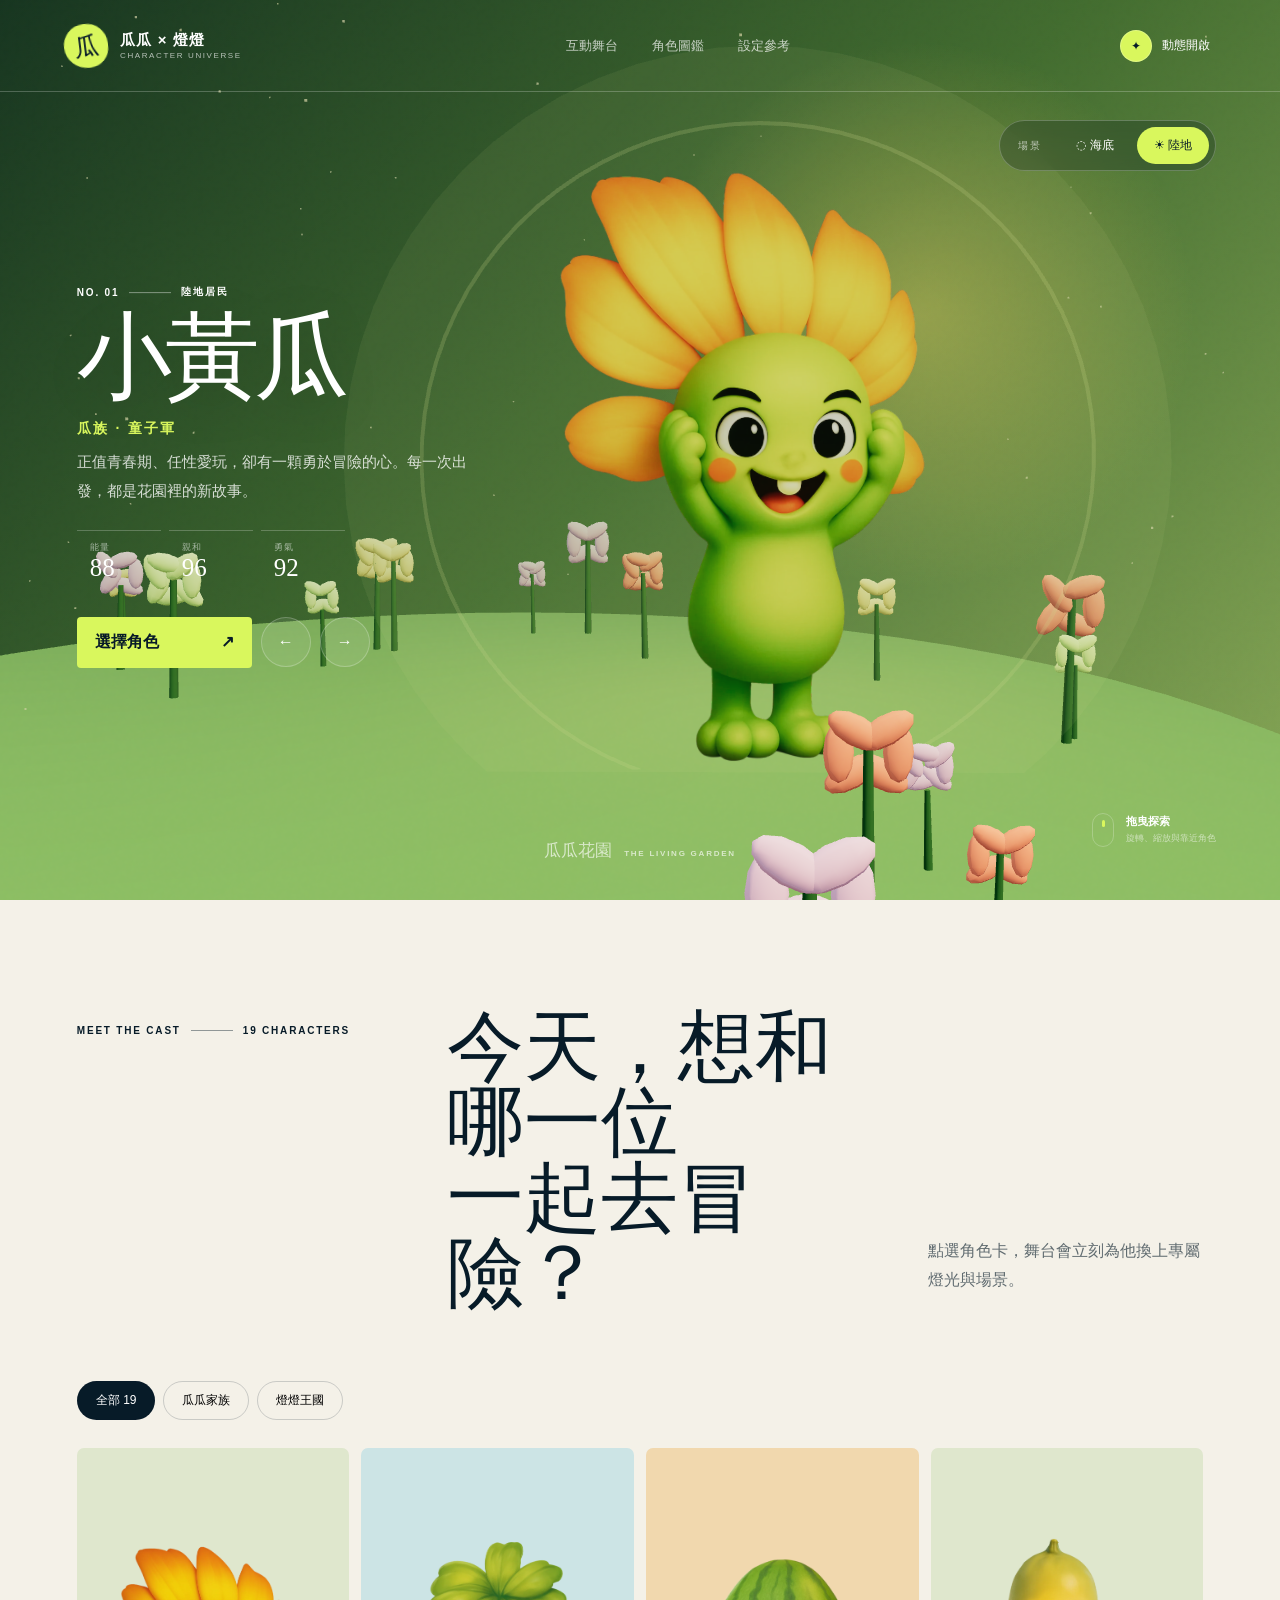
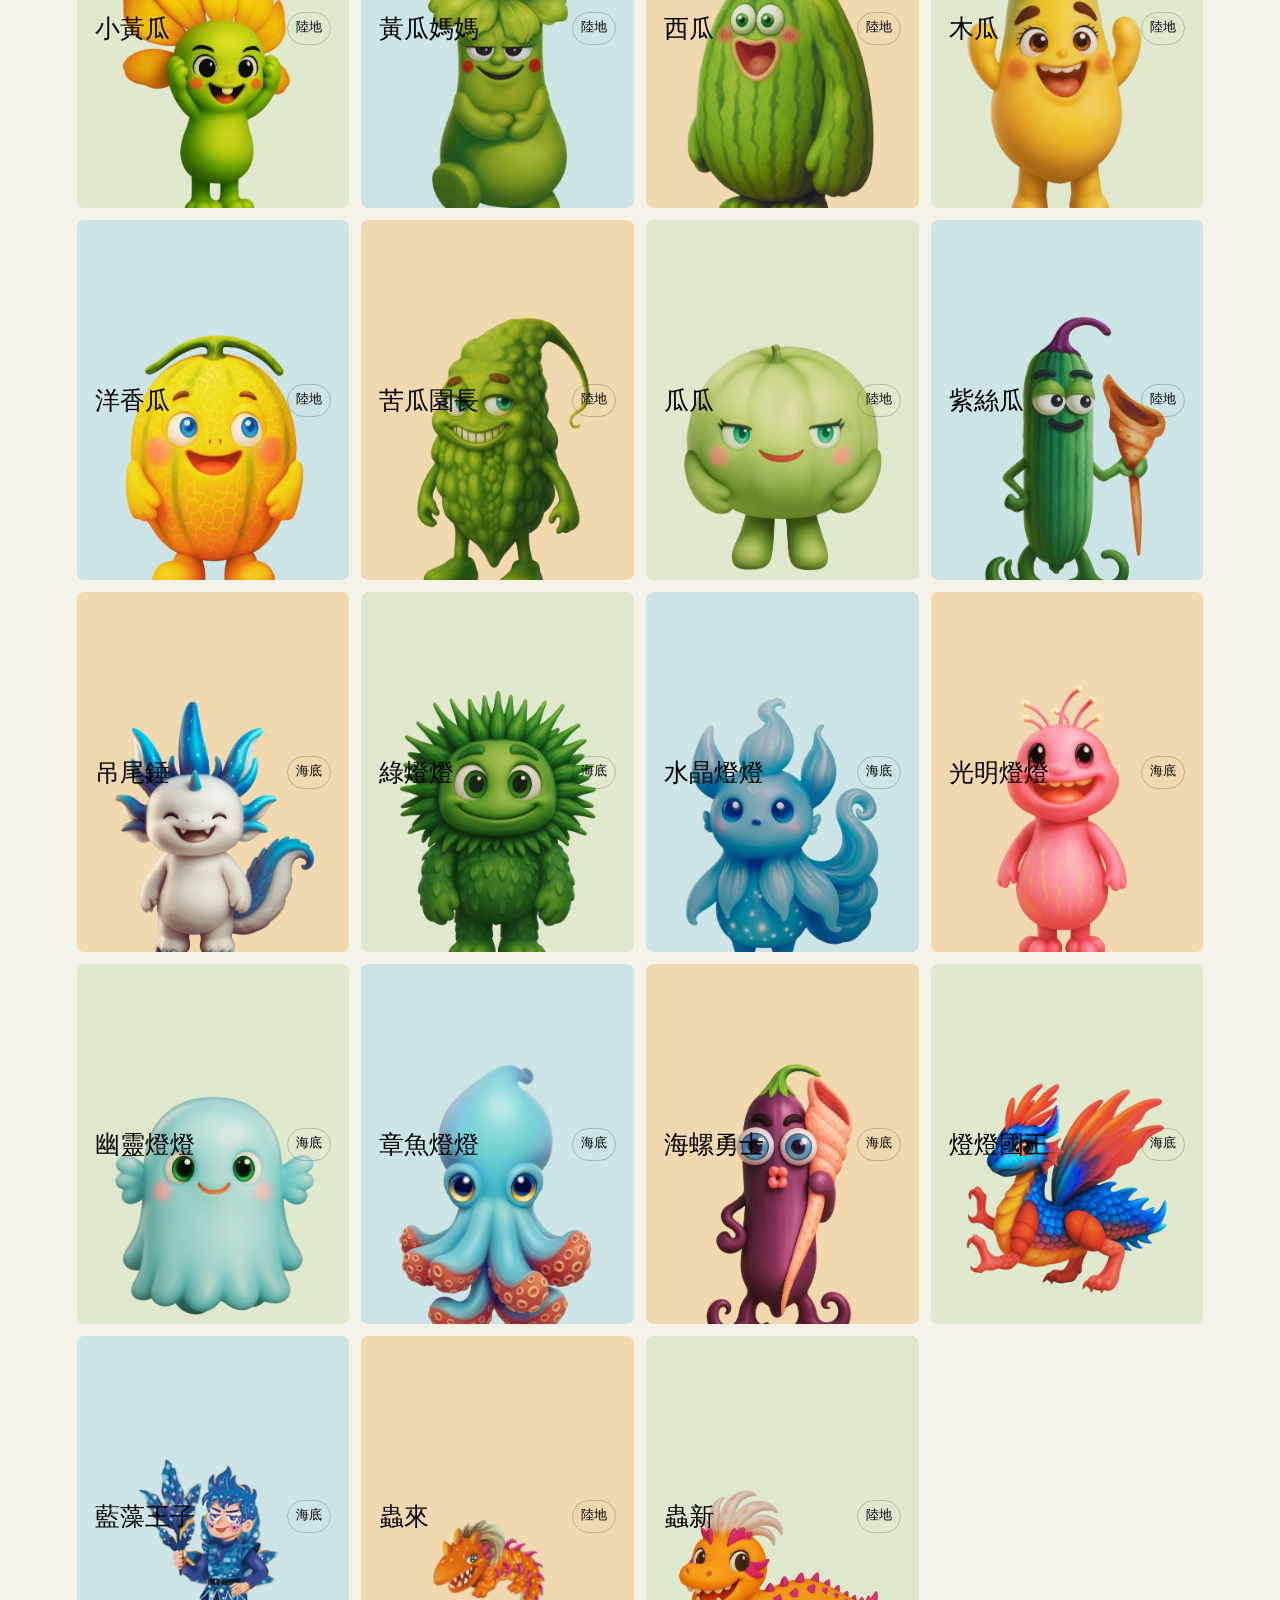
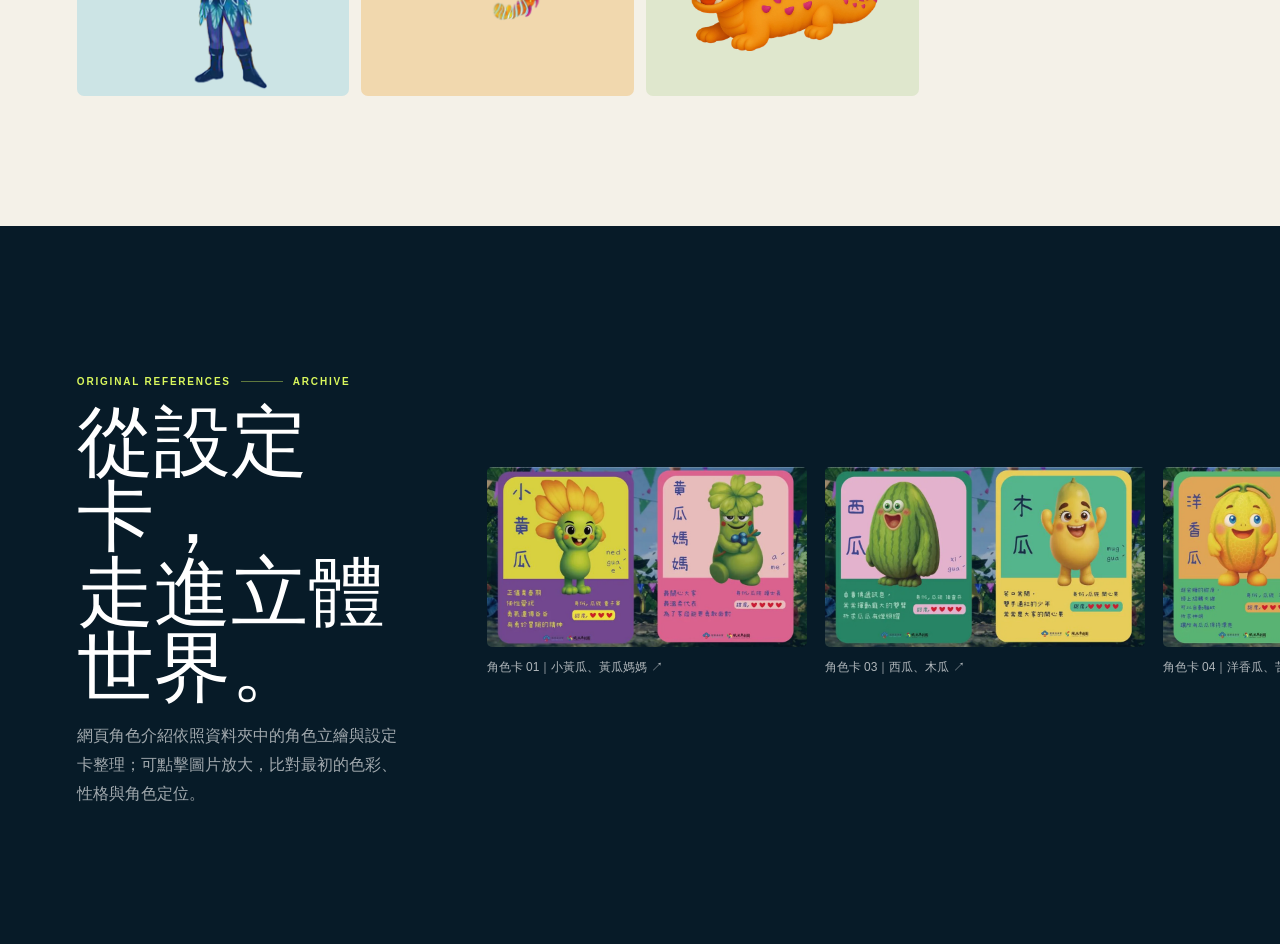
==== index.html @ 30f34ccc "Launch interactive character universe" ====
<!doctype html>
<html lang="zh-Hant">
  <head>
    <meta charset="UTF-8" />
    <meta name="viewport" content="width=device-width, initial-scale=1.0" />
    <meta name="theme-color" content="#071b28" />
    <link rel="icon" href="data:image/svg+xml,%3Csvg xmlns='http://www.w3.org/2000/svg' viewBox='0 0 64 64'%3E%3Ccircle cx='32' cy='32' r='30' fill='%23c8f05a'/%3E%3Ctext x='32' y='43' text-anchor='middle' font-size='34'%3E瓜%3C/text%3E%3C/svg%3E" />
    <meta
      name="description"
      content="走進瓜瓜家族與燈燈王國的互動 3D 角色宇宙，在海底與陸地之間探索每位角色。"
    />
    <title>瓜瓜家族 × 燈燈王國｜互動 3D 角色宇宙</title>
    <link rel="stylesheet" href="./styles.css" />
    <script type="importmap">
      {
        "imports": {
          "three": "./vendor/three.module.js",
          "three/addons/controls/OrbitControls.js": "./vendor/OrbitControls.js"
        }
      }
    </script>
  </head>
  <body>
    <div class="loading" id="loading" aria-live="polite">
      <div class="loading__orb"></div>
      <p>點亮角色宇宙…</p>
    </div>

    <header class="topbar">
      <a class="brand" href="#theater" aria-label="回到互動舞台">
        <span class="brand__mark">瓜</span>
        <span><b>瓜瓜 × 燈燈</b><small>CHARACTER UNIVERSE</small></span>
      </a>
      <nav class="topbar__nav" aria-label="主要選單">
        <a href="#theater">互動舞台</a>
        <a href="#cast">角色圖鑑</a>
        <a href="#references">設定參考</a>
      </nav>
      <button class="sound-button" id="motionToggle" type="button" aria-pressed="false">
        <span class="sound-button__icon">✦</span><span>動態開啟</span>
      </button>
    </header>

    <main>
      <section class="theater world-sea" id="theater" aria-label="3D 互動角色舞台">
        <canvas id="worldCanvas" aria-label="可拖曳旋轉的 3D 角色場景"></canvas>
        <div class="theater__grain" aria-hidden="true"></div>

        <div class="world-switch" role="group" aria-label="場景切換">
          <span>場景</span>
          <button class="is-active" type="button" data-world="sea">◌ 海底</button>
          <button type="button" data-world="land">☀ 陸地</button>
        </div>

        <article class="character-panel" aria-live="polite">
          <p class="eyebrow"><span id="characterNo">NO. 01</span> <i></i> <span id="characterWorld">陸地居民</span></p>
          <h1 id="characterName">小黃瓜</h1>
          <p class="character-panel__role" id="characterRole">瓜族 · 童子軍</p>
          <p class="character-panel__description" id="characterDescription">
            正值青春期、任性愛玩，卻有一顆勇於冒險的心。每一次出發，都是花園裡的新故事。
          </p>
          <div class="stats" aria-label="角色屬性">
            <span><small>能量</small><b id="statEnergy">88</b></span>
            <span><small>親和</small><b id="statKind">96</b></span>
            <span><small>勇氣</small><b id="statCourage">92</b></span>
          </div>
          <div class="panel-actions">
            <button class="primary-action" id="openCast" type="button">
              選擇角色 <span>↗</span>
            </button>
            <button class="round-action" id="prevCharacter" type="button" aria-label="上一位角色">←</button>
            <button class="round-action" id="nextCharacter" type="button" aria-label="下一位角色">→</button>
          </div>
        </article>

        <div class="stage-hint">
          <span class="stage-hint__mouse"></span>
          <p><b>拖曳探索</b><small>旋轉、縮放與靠近角色</small></p>
        </div>

        <div class="scene-label" aria-hidden="true">
          <span id="sceneChinese">深海光域</span>
          <b id="sceneEnglish">THE LUMINOUS DEEP</b>
        </div>
      </section>

      <section class="cast-section" id="cast">
        <div class="section-heading">
          <p class="eyebrow">MEET THE CAST <i></i> 19 CHARACTERS</p>
          <h2>今天，想和哪一位<br />一起去冒險？</h2>
          <p>點選角色卡，舞台會立刻為他換上專屬燈光與場景。</p>
        </div>
        <div class="filter-row" role="group" aria-label="角色分類">
          <button class="is-active" type="button" data-filter="all">全部 19</button>
          <button type="button" data-filter="land">瓜瓜家族</button>
          <button type="button" data-filter="sea">燈燈王國</button>
        </div>
        <div class="cast-grid" id="castGrid"></div>
      </section>

      <section class="references" id="references">
        <div class="references__copy">
          <p class="eyebrow">ORIGINAL REFERENCES <i></i> ARCHIVE</p>
          <h2>從設定卡，<br />走進立體世界。</h2>
          <p>
            網頁角色介紹依照資料夾中的角色立繪與設定卡整理；可點擊圖片放大，比對最初的色彩、性格與角色定位。
          </p>
        </div>
        <div class="reference-track" id="referenceTrack"></div>
      </section>
    </main>

    <dialog class="cast-dialog" id="castDialog" aria-labelledby="dialogTitle">
      <div class="cast-dialog__header">
        <div><small>CHARACTER SELECT</small><h2 id="dialogTitle">選擇你的冒險夥伴</h2></div>
        <button type="button" id="closeCast" aria-label="關閉角色選單">×</button>
      </div>
      <div class="cast-dialog__grid" id="dialogGrid"></div>
    </dialog>

    <dialog class="lightbox" id="lightbox">
      <button type="button" id="closeLightbox" aria-label="關閉圖片">×</button>
      <img id="lightboxImage" alt="" />
      <p id="lightboxCaption"></p>
    </dialog>

    <noscript>此互動網站需要啟用 JavaScript 才能顯示 3D 舞台。</noscript>
    <script type="module" src="./app.js"></script>
  </body>
</html>
---- styles.css ----
:root {
  --ink: #071b28;
  --paper: #f4f1e8;
  --lime: #c8f05a;
  --coral: #ff6d55;
  --sea: #0c6d87;
  --line: rgba(255, 255, 255, 0.23);
  --display: "DFKai-SB", "BiauKai", "Microsoft JhengHei", cursive;
  --body: "Microsoft JhengHei", "PingFang TC", sans-serif;
}

* { box-sizing: border-box; }
html { scroll-behavior: smooth; }
body {
  margin: 0;
  color: var(--ink);
  background: var(--paper);
  font-family: var(--body);
  overflow-x: hidden;
}
button, a { font: inherit; }
button { cursor: pointer; }
a { color: inherit; text-decoration: none; }

.loading {
  position: fixed;
  inset: 0;
  z-index: 100;
  display: grid;
  place-items: center;
  align-content: center;
  gap: 18px;
  color: white;
  background: #061e2b;
  transition: opacity .7s ease, visibility .7s;
}
.loading.is-hidden { opacity: 0; visibility: hidden; }
.loading p { letter-spacing: .18em; font-size: 13px; }
.loading__orb {
  width: 64px;
  aspect-ratio: 1;
  border-radius: 50%;
  background: radial-gradient(circle at 35% 30%, #fff 0 5%, #8defff 18%, #1cb6c1 47%, #0b405a 75%);
  box-shadow: 0 0 35px #58dfee;
  animation: orb 1.3s ease-in-out infinite;
}
@keyframes orb { 50% { transform: translateY(-12px) scale(.92); box-shadow: 0 20px 45px #58dfee99; } }

.topbar {
  position: absolute;
  z-index: 20;
  top: 0;
  left: 0;
  width: 100%;
  height: 92px;
  padding: 0 5vw;
  display: flex;
  align-items: center;
  justify-content: space-between;
  color: #fff;
  border-bottom: 1px solid var(--line);
}
.brand { display: flex; align-items: center; gap: 12px; }
.brand__mark {
  display: grid;
  place-items: center;
  width: 44px;
  aspect-ratio: 1;
  border-radius: 50% 50% 46% 54%;
  color: var(--ink);
  background: var(--lime);
  font-family: var(--display);
  font-size: 25px;
  transform: rotate(-7deg);
}
.brand b { display: block; font-size: 15px; letter-spacing: .08em; }
.brand small { display: block; margin-top: 1px; font-size: 8px; letter-spacing: .2em; opacity: .68; }
.topbar__nav { display: flex; align-items: center; gap: 34px; font-size: 13px; }
.topbar__nav a { opacity: .72; transition: opacity .25s; }
.topbar__nav a:hover { opacity: 1; }
.sound-button {
  display: flex;
  align-items: center;
  gap: 10px;
  color: #fff;
  background: transparent;
  border: 0;
  font-size: 12px;
}
.sound-button__icon {
  display: grid;
  place-items: center;
  width: 32px;
  height: 32px;
  border: 1px solid var(--line);
  border-radius: 50%;
}
.sound-button[aria-pressed="true"] .sound-button__icon { color: var(--ink); background: var(--lime); }

.theater {
  position: relative;
  height: max(760px, 100vh);
  min-height: 760px;
  overflow: hidden;
  color: #fff;
  background:
    radial-gradient(circle at 72% 44%, rgba(27, 236, 223, .22), transparent 28%),
    linear-gradient(135deg, #061824, #073d54 55%, #075f73);
  transition: background 1s ease;
}
.theater.world-land {
  background:
    radial-gradient(circle at 72% 35%, rgba(255, 219, 100, .38), transparent 25%),
    linear-gradient(135deg, #173520, #426c2f 50%, #8aa958);
}
#worldCanvas { position: absolute; inset: 0; width: 100%; height: 100%; touch-action: none; }
.theater__grain {
  position: absolute;
  inset: 0;
  pointer-events: none;
  opacity: .18;
  background-image: url("data:image/svg+xml,%3Csvg viewBox='0 0 180 180' xmlns='http://www.w3.org/2000/svg'%3E%3Cfilter id='n'%3E%3CfeTurbulence type='fractalNoise' baseFrequency='.9' numOctaves='3' stitchTiles='stitch'/%3E%3C/filter%3E%3Crect width='100%25' height='100%25' filter='url(%23n)' opacity='.26'/%3E%3C/svg%3E");
  mix-blend-mode: soft-light;
}

.world-switch {
  position: absolute;
  z-index: 4;
  top: 120px;
  right: 5vw;
  display: flex;
  align-items: center;
  gap: 6px;
  padding: 6px;
  border-radius: 999px;
  background: rgba(1, 17, 26, .25);
  border: 1px solid var(--line);
  backdrop-filter: blur(12px);
}
.world-switch > span { padding: 0 12px; font-size: 10px; letter-spacing: .15em; opacity: .65; }
.world-switch button {
  border: 0;
  border-radius: 999px;
  padding: 10px 17px;
  color: #fff;
  background: transparent;
  font-size: 12px;
}
.world-switch button.is-active { color: var(--ink); background: var(--lime); }

.character-panel {
  position: absolute;
  z-index: 4;
  left: 6vw;
  top: 50%;
  width: min(420px, 34vw);
  transform: translateY(-43%);
}
.eyebrow {
  display: flex;
  align-items: center;
  gap: 10px;
  margin: 0 0 18px;
  font-size: 10px;
  font-weight: 700;
  letter-spacing: .18em;
  text-transform: uppercase;
}
.eyebrow i { width: 42px; height: 1px; background: currentColor; opacity: .42; }
.character-panel h1 {
  margin: 0 0 8px;
  font-family: var(--display);
  font-size: clamp(70px, 7.4vw, 126px);
  font-weight: 400;
  letter-spacing: -.07em;
  line-height: .86;
  text-shadow: 0 10px 50px rgba(0,0,0,.15);
}
.character-panel__role { margin: 22px 0 10px; color: var(--lime); font-size: 14px; font-weight: 700; letter-spacing: .16em; }
.character-panel__description { max-width: 390px; margin: 0; font-size: 15px; line-height: 1.9; opacity: .8; }
.stats { display: flex; gap: 8px; margin: 25px 0; }
.stats span {
  min-width: 84px;
  padding: 10px 13px;
  border-top: 1px solid var(--line);
}
.stats small { display: block; font-size: 9px; letter-spacing: .15em; opacity: .55; }
.stats b { font-family: var(--display); font-size: 25px; font-weight: 400; }
.panel-actions { display: flex; gap: 9px; }
.panel-actions button { border: 0; }
.primary-action {
  min-width: 175px;
  padding: 15px 18px;
  display: flex;
  justify-content: space-between;
  border-radius: 4px;
  color: var(--ink);
  background: var(--lime);
  font-weight: 800;
}
.round-action {
  width: 50px;
  height: 50px;
  border-radius: 50%;
  color: #fff;
  background: rgba(255,255,255,.08);
  border: 1px solid var(--line) !important;
  transition: background .2s, transform .2s;
}
.round-action:hover { background: rgba(255,255,255,.18); transform: translateY(-2px); }
.stage-hint {
  position: absolute;
  z-index: 3;
  right: 5vw;
  bottom: 44px;
  display: flex;
  align-items: center;
  gap: 12px;
  font-size: 11px;
}
.stage-hint b, .stage-hint small { display: block; }
.stage-hint small { margin-top: 3px; opacity: .55; }
.stage-hint__mouse { width: 22px; height: 34px; border: 1px solid var(--line); border-radius: 12px; }
.stage-hint__mouse::after {
  content: "";
  display: block;
  width: 3px;
  height: 7px;
  margin: 6px auto;
  border-radius: 4px;
  background: var(--lime);
  animation: mouse 1.5s infinite;
}
@keyframes mouse { to { transform: translateY(8px); opacity: 0; } }
.scene-label {
  position: absolute;
  z-index: 3;
  left: 50%;
  bottom: 38px;
  display: flex;
  gap: 12px;
  align-items: baseline;
  transform: translateX(-50%);
  opacity: .65;
}
.scene-label span { font-family: var(--display); font-size: 17px; }
.scene-label b { font-size: 8px; letter-spacing: .22em; }

.cast-section { padding: 110px 6vw 130px; background: var(--paper); }
.section-heading { display: grid; grid-template-columns: 1.2fr 1.6fr 1fr; align-items: end; gap: 40px; }
.section-heading .eyebrow { align-self: start; padding-top: 15px; }
.section-heading h2, .references h2 {
  margin: 0;
  font-family: var(--display);
  font-size: clamp(48px, 6vw, 88px);
  font-weight: 400;
  line-height: .98;
}
.section-heading > p:last-child, .references__copy > p:last-child { max-width: 320px; line-height: 1.8; opacity: .62; }
.filter-row { margin: 70px 0 28px; display: flex; gap: 8px; }
.filter-row button {
  padding: 10px 18px;
  border: 1px solid rgba(7,27,40,.18);
  border-radius: 999px;
  background: transparent;
  font-size: 12px;
}
.filter-row button.is-active { color: #fff; background: var(--ink); }
.cast-grid {
  display: grid;
  grid-template-columns: repeat(4, 1fr);
  gap: 12px;
}
.cast-card {
  position: relative;
  min-height: 360px;
  overflow: hidden;
  padding: 18px;
  text-align: left;
  border: 0;
  border-radius: 7px;
  background: #dfe7cd;
  transition: transform .35s cubic-bezier(.2,.8,.2,1), box-shadow .35s;
}
.cast-card:nth-child(3n+2) { background: #cce4e5; }
.cast-card:nth-child(3n) { background: #f1d8ae; }
.cast-card:hover { z-index: 2; transform: translateY(-9px) rotate(-.6deg); box-shadow: 0 24px 50px rgba(23,42,28,.18); }
.cast-card img {
  position: absolute;
  left: 8%;
  bottom: -5%;
  width: 84%;
  height: 80%;
  object-fit: contain;
  transition: transform .45s cubic-bezier(.2,.8,.2,1);
}
.cast-card:hover img { transform: scale(1.07) translateY(-2%); }
.cast-card__top { position: relative; z-index: 2; display: flex; justify-content: space-between; }
.cast-card__top b { font-family: var(--display); font-size: 25px; font-weight: 400; }
.cast-card__top small { padding: 5px 8px; border: 1px solid rgba(7,27,40,.22); border-radius: 99px; }

.references {
  display: grid;
  grid-template-columns: minmax(300px, .75fr) 1.7fr;
  gap: 60px;
  padding: 120px 0 120px 6vw;
  color: #fff;
  background: var(--ink);
  overflow: hidden;
}
.references__copy { padding-top: 30px; }
.references__copy .eyebrow { color: var(--lime); }
.reference-track {
  display: grid;
  grid-auto-flow: column;
  grid-auto-columns: minmax(320px, 42vw);
  gap: 18px;
  overflow-x: auto;
  padding: 0 6vw 28px 0;
  scroll-snap-type: x mandatory;
}
.reference-card {
  position: relative;
  scroll-snap-align: start;
  padding: 0;
  border: 0;
  background: transparent;
  color: #fff;
  text-align: left;
}
.reference-card img { display: block; width: 100%; aspect-ratio: 16/9; object-fit: cover; border-radius: 5px; filter: saturate(.86); }
.reference-card span { display: block; margin-top: 12px; font-size: 12px; opacity: .68; }

dialog { color: inherit; }
dialog::backdrop { background: rgba(1,14,20,.76); backdrop-filter: blur(10px); }
.cast-dialog {
  width: min(1160px, 94vw);
  height: min(780px, 90vh);
  padding: 0;
  border: 0;
  border-radius: 10px;
  background: var(--paper);
}
.cast-dialog__header {
  position: sticky;
  z-index: 3;
  top: 0;
  display: flex;
  justify-content: space-between;
  align-items: center;
  padding: 24px 28px;
  background: rgba(244,241,232,.94);
  backdrop-filter: blur(12px);
  border-bottom: 1px solid rgba(7,27,40,.12);
}
.cast-dialog__header small { letter-spacing: .2em; opacity: .5; }
.cast-dialog__header h2 { margin: 3px 0 0; font-family: var(--display); font-size: 34px; font-weight: 400; }
.cast-dialog__header button, .lightbox > button {
  width: 44px;
  height: 44px;
  border: 1px solid rgba(7,27,40,.18);
  border-radius: 50%;
  background: transparent;
  font-size: 26px;
}
.cast-dialog__grid { display: grid; grid-template-columns: repeat(5, 1fr); gap: 9px; padding: 20px; }
.cast-dialog__grid .cast-card { min-height: 245px; }
.cast-dialog__grid .cast-card__top b { font-size: 19px; }
.lightbox {
  max-width: min(1120px, 94vw);
  padding: 14px;
  border: 0;
  border-radius: 8px;
  background: #fff;
}
.lightbox > button { position: absolute; z-index: 2; top: 22px; right: 22px; color: #fff; border-color: #ffffff66; background: #071b2888; }
.lightbox img { display: block; max-width: 100%; max-height: 78vh; border-radius: 5px; }
.lightbox p { margin: 10px 3px 2px; font-size: 12px; opacity: .65; }

@media (max-width: 900px) {
  .topbar { height: 76px; padding: 0 20px; }
  .topbar__nav, .sound-button span:last-child { display: none; }
  .theater { height: 900px; }
  .world-switch { top: 94px; right: 18px; }
  .character-panel { left: 24px; top: auto; bottom: 82px; width: calc(100% - 48px); transform: none; }
  .character-panel h1 { font-size: 66px; }
  .character-panel__description { font-size: 13px; line-height: 1.65; }
  .stats { margin: 16px 0; }
  .scene-label, .stage-hint { display: none; }
  #worldCanvas { height: 60%; }
  .section-heading { grid-template-columns: 1fr; gap: 18px; }
  .section-heading .eyebrow { padding: 0; }
  .cast-grid { grid-template-columns: repeat(2, 1fr); }
  .cast-card { min-height: 300px; }
  .references { grid-template-columns: 1fr; padding: 80px 0 80px 24px; }
  .reference-track { grid-auto-columns: 80vw; }
  .cast-dialog__grid { grid-template-columns: repeat(2, 1fr); }
}

@media (max-width: 520px) {
  .cast-section { padding: 80px 16px; }
  .cast-grid { grid-template-columns: 1fr 1fr; gap: 7px; }
  .cast-card { min-height: 240px; padding: 11px; }
  .cast-card__top b { font-size: 18px; }
  .cast-card__top small { font-size: 8px; }
  .character-panel__role { margin-top: 14px; }
  .stats span { min-width: 0; flex: 1; }
  .primary-action { min-width: 0; flex: 1; }
}

@media (prefers-reduced-motion: reduce) {
  *, *::before, *::after { scroll-behavior: auto !important; animation-duration: .01ms !important; animation-iteration-count: 1 !important; }
}
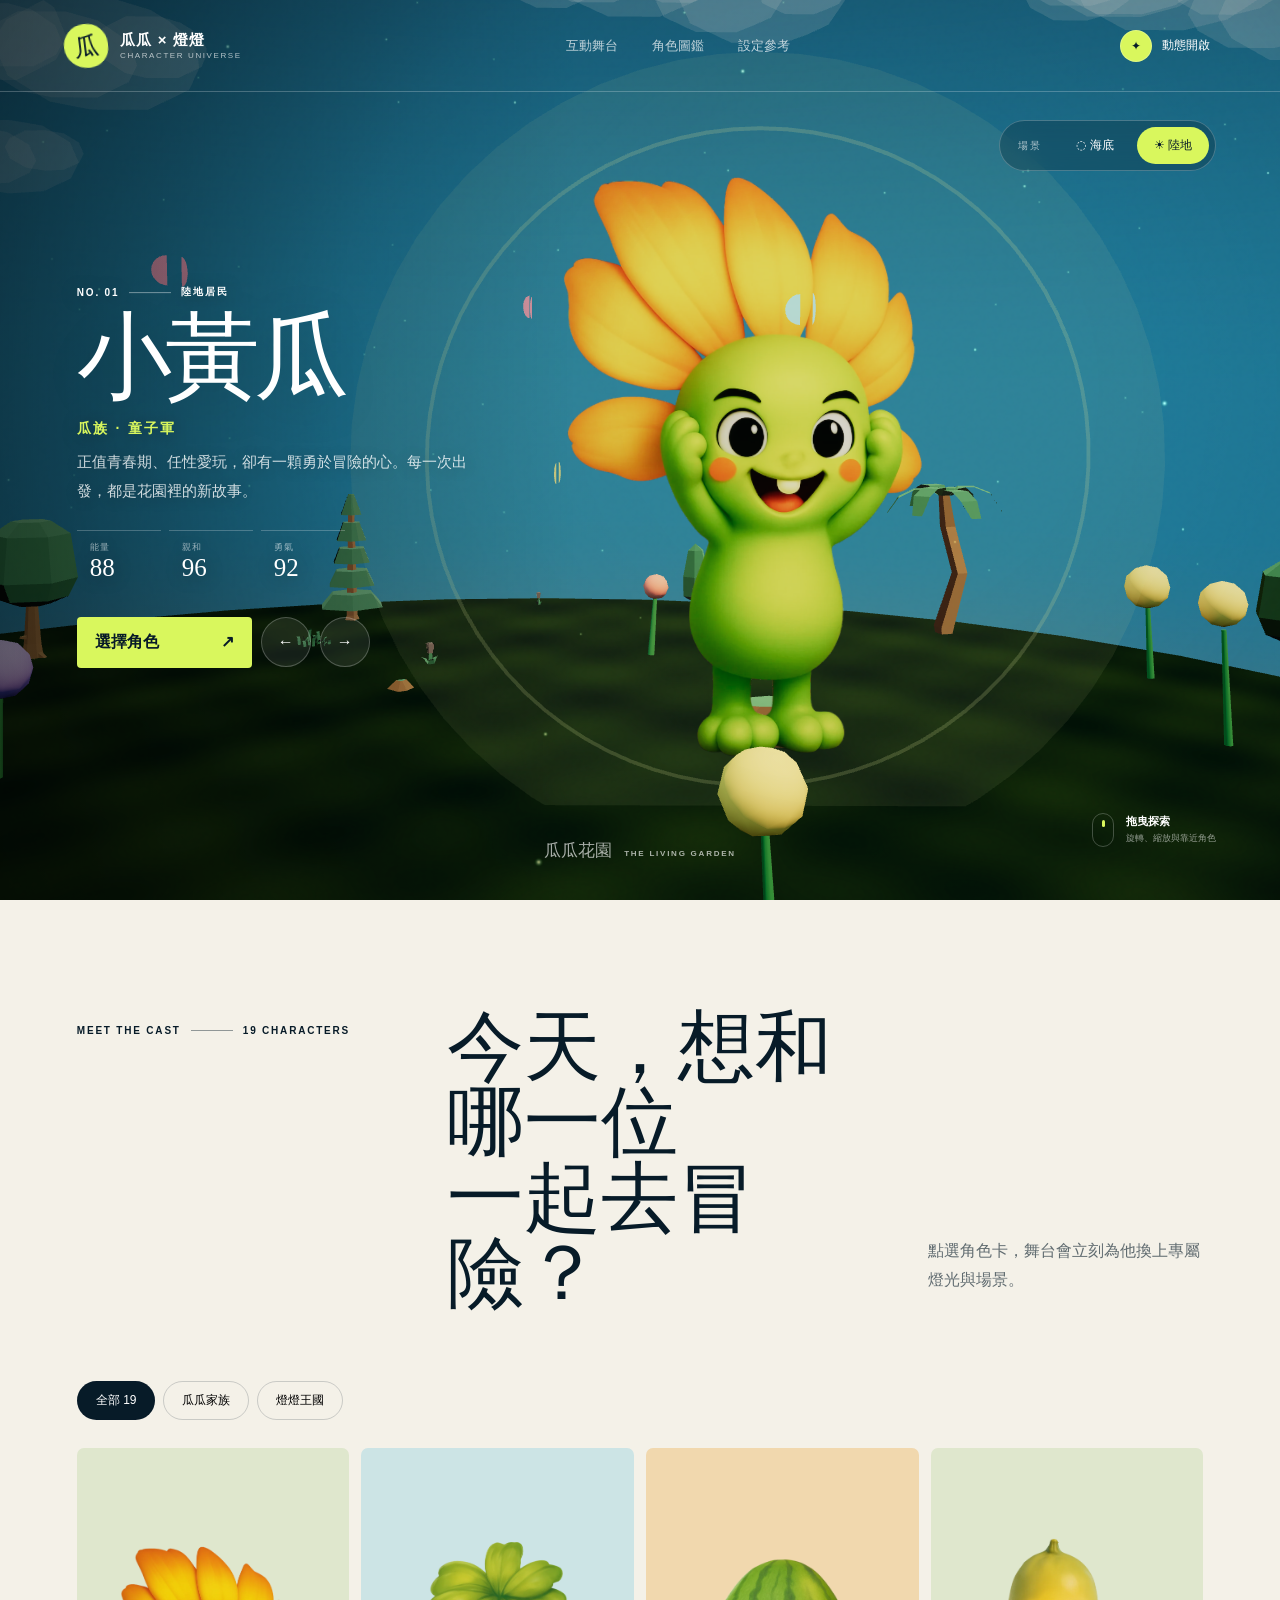
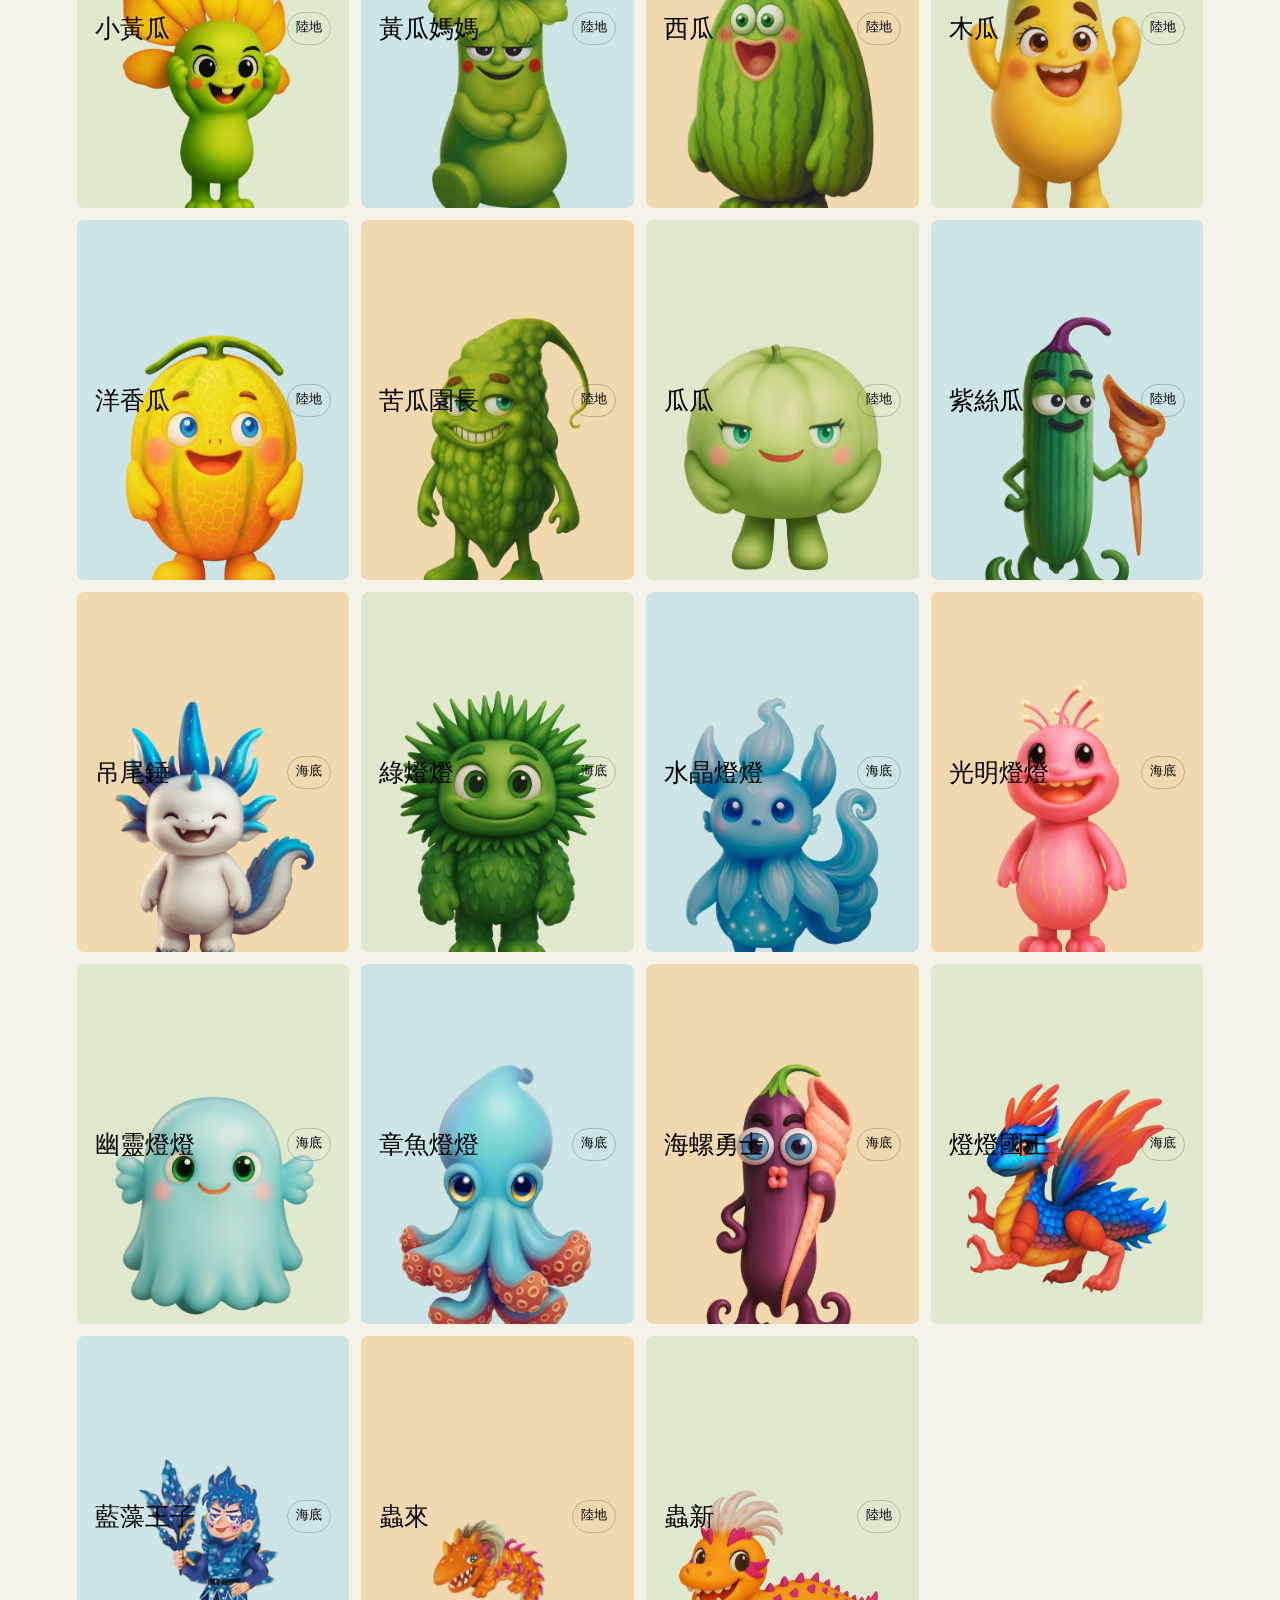
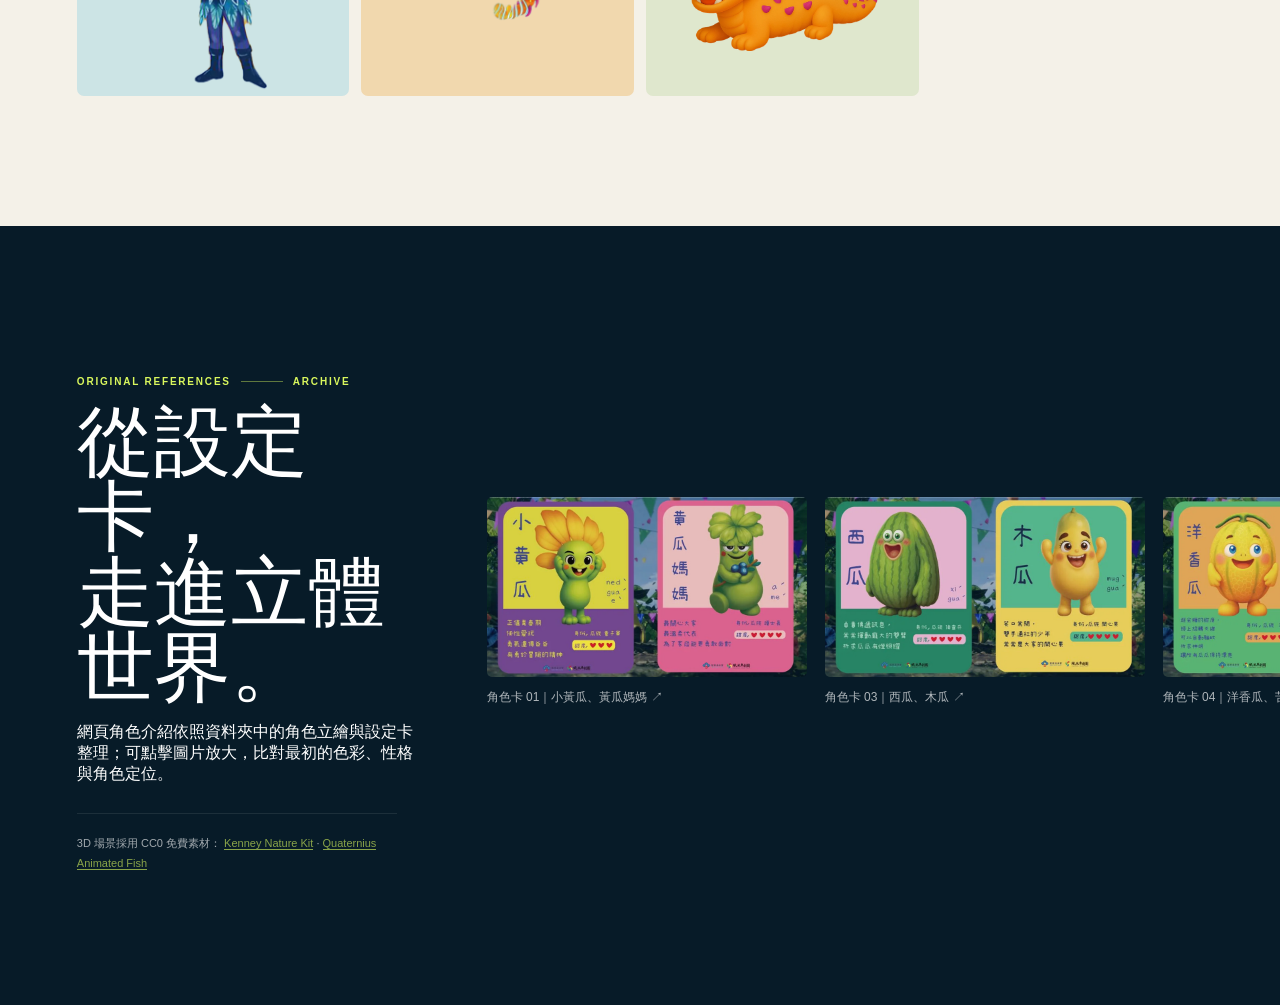
==== commit f8b7470b: "Upgrade animated 3D environments" ====
--- a/index.html
+++ b/index.html
@@ -105,6 +105,12 @@
           <p>
             網頁角色介紹依照資料夾中的角色立繪與設定卡整理；可點擊圖片放大，比對最初的色彩、性格與角色定位。
           </p>
+          <p class="asset-credits">
+            3D 場景採用 CC0 免費素材：
+            <a href="https://kenney.nl/assets/nature-kit" target="_blank" rel="noreferrer">Kenney Nature Kit</a>
+            ·
+            <a href="https://quaternius.com/packs/animatedfish.html" target="_blank" rel="noreferrer">Quaternius Animated Fish</a>
+          </p>
         </div>
         <div class="reference-track" id="referenceTrack"></div>
       </section>
--- a/styles.css
+++ b/styles.css
@@ -108,6 +108,17 @@
     linear-gradient(135deg, #061824, #073d54 55%, #075f73);
   transition: background 1s ease;
 }
+.theater::after {
+  content: "";
+  position: absolute;
+  inset: 0;
+  z-index: 2;
+  pointer-events: none;
+  background:
+    radial-gradient(circle at 67% 43%, transparent 0 23%, rgba(2, 15, 25, .05) 52%, rgba(1, 9, 16, .5) 115%),
+    linear-gradient(90deg, rgba(1, 13, 20, .38), transparent 45%);
+  mix-blend-mode: multiply;
+}
 .theater.world-land {
   background:
     radial-gradient(circle at 72% 35%, rgba(255, 219, 100, .38), transparent 25%),
@@ -155,6 +166,7 @@
   top: 50%;
   width: min(420px, 34vw);
   transform: translateY(-43%);
+  text-shadow: 0 2px 18px rgba(0, 10, 18, .38);
 }
 .eyebrow {
   display: flex;
@@ -310,6 +322,13 @@
 }
 .references__copy { padding-top: 30px; }
 .references__copy .eyebrow { color: var(--lime); }
+.asset-credits {
+  margin-top: 28px !important;
+  padding-top: 20px;
+  border-top: 1px solid rgba(255,255,255,.14);
+  font-size: 11px;
+}
+.asset-credits a { color: var(--lime); border-bottom: 1px solid currentColor; }
 .reference-track {
   display: grid;
   grid-auto-flow: column;
@@ -387,7 +406,11 @@
   .character-panel__description { font-size: 13px; line-height: 1.65; }
   .stats { margin: 16px 0; }
   .scene-label, .stage-hint { display: none; }
-  #worldCanvas { height: 60%; }
+  #worldCanvas { height: 100%; }
+  .character-panel {
+    padding-top: 64px;
+    background: linear-gradient(180deg, transparent, rgba(4, 19, 21, .54) 25%, rgba(4, 19, 21, .22));
+  }
   .section-heading { grid-template-columns: 1fr; gap: 18px; }
   .section-heading .eyebrow { padding: 0; }
   .cast-grid { grid-template-columns: repeat(2, 1fr); }
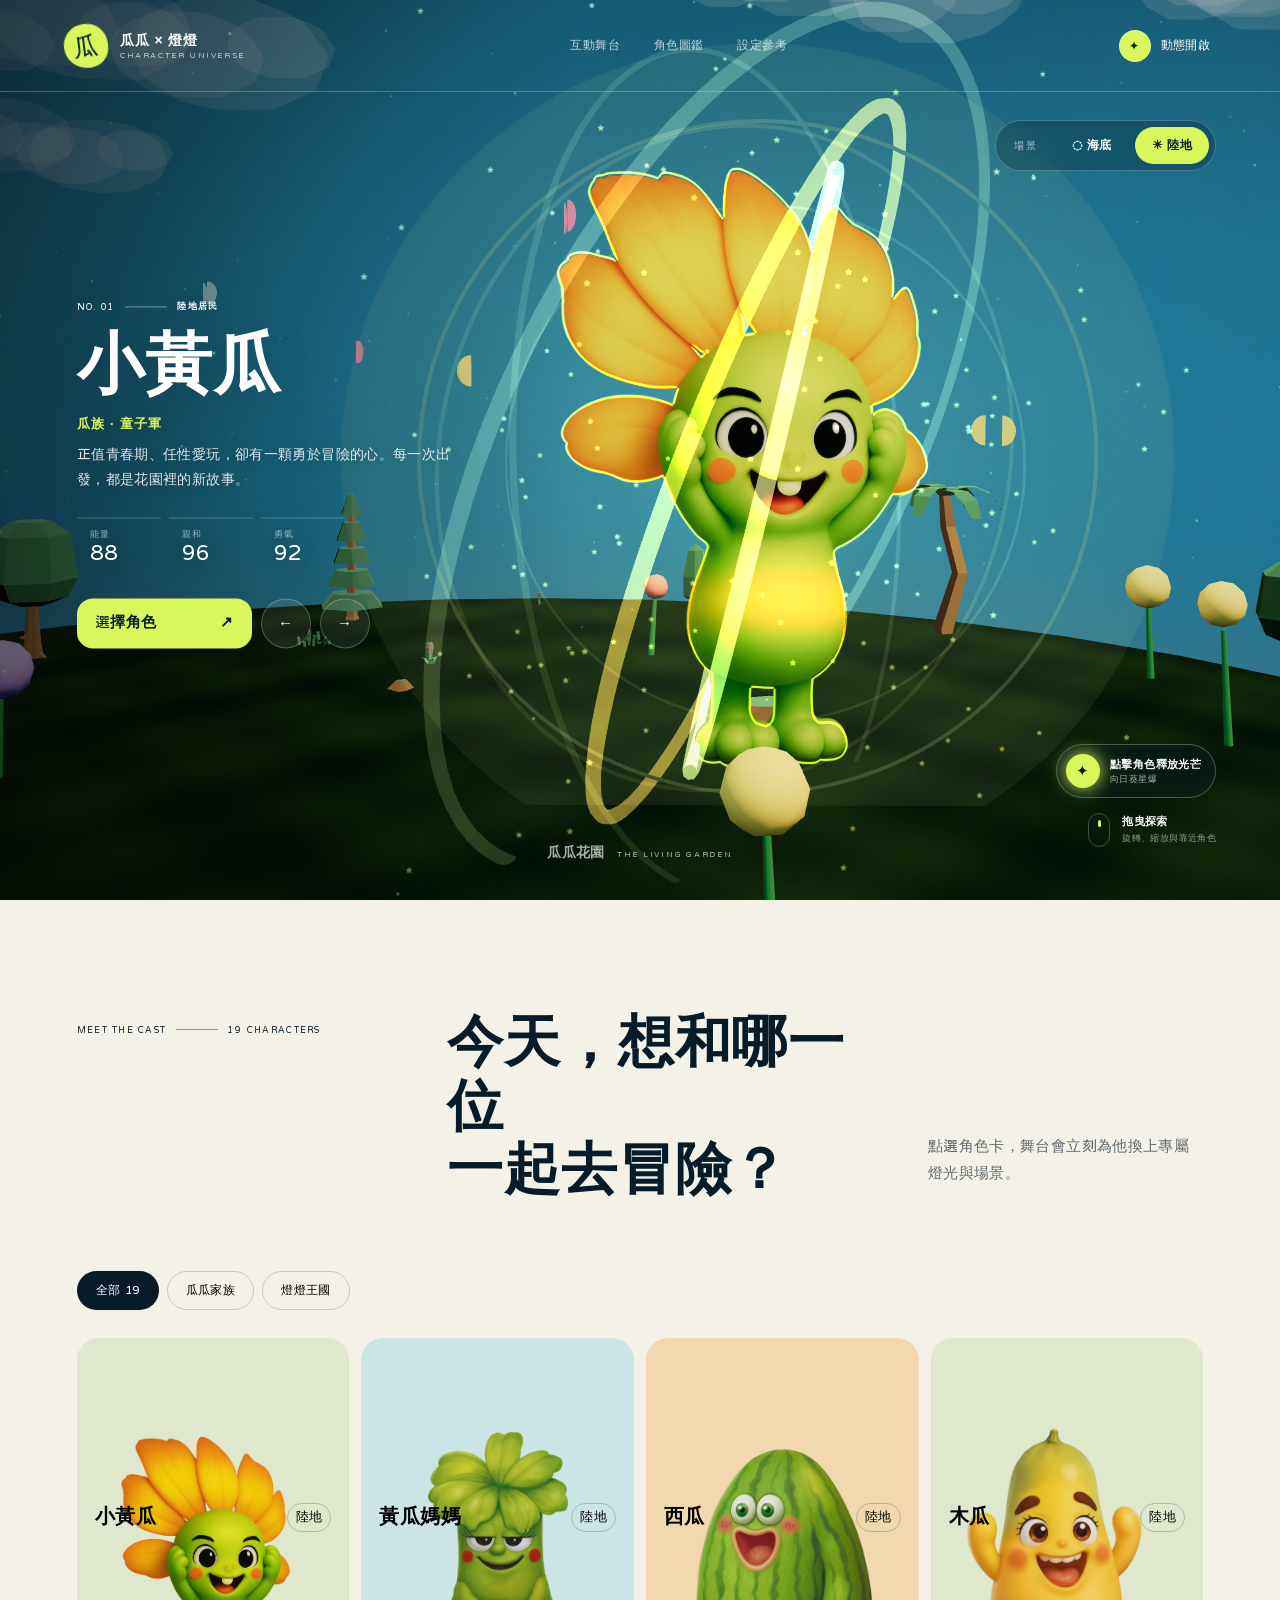
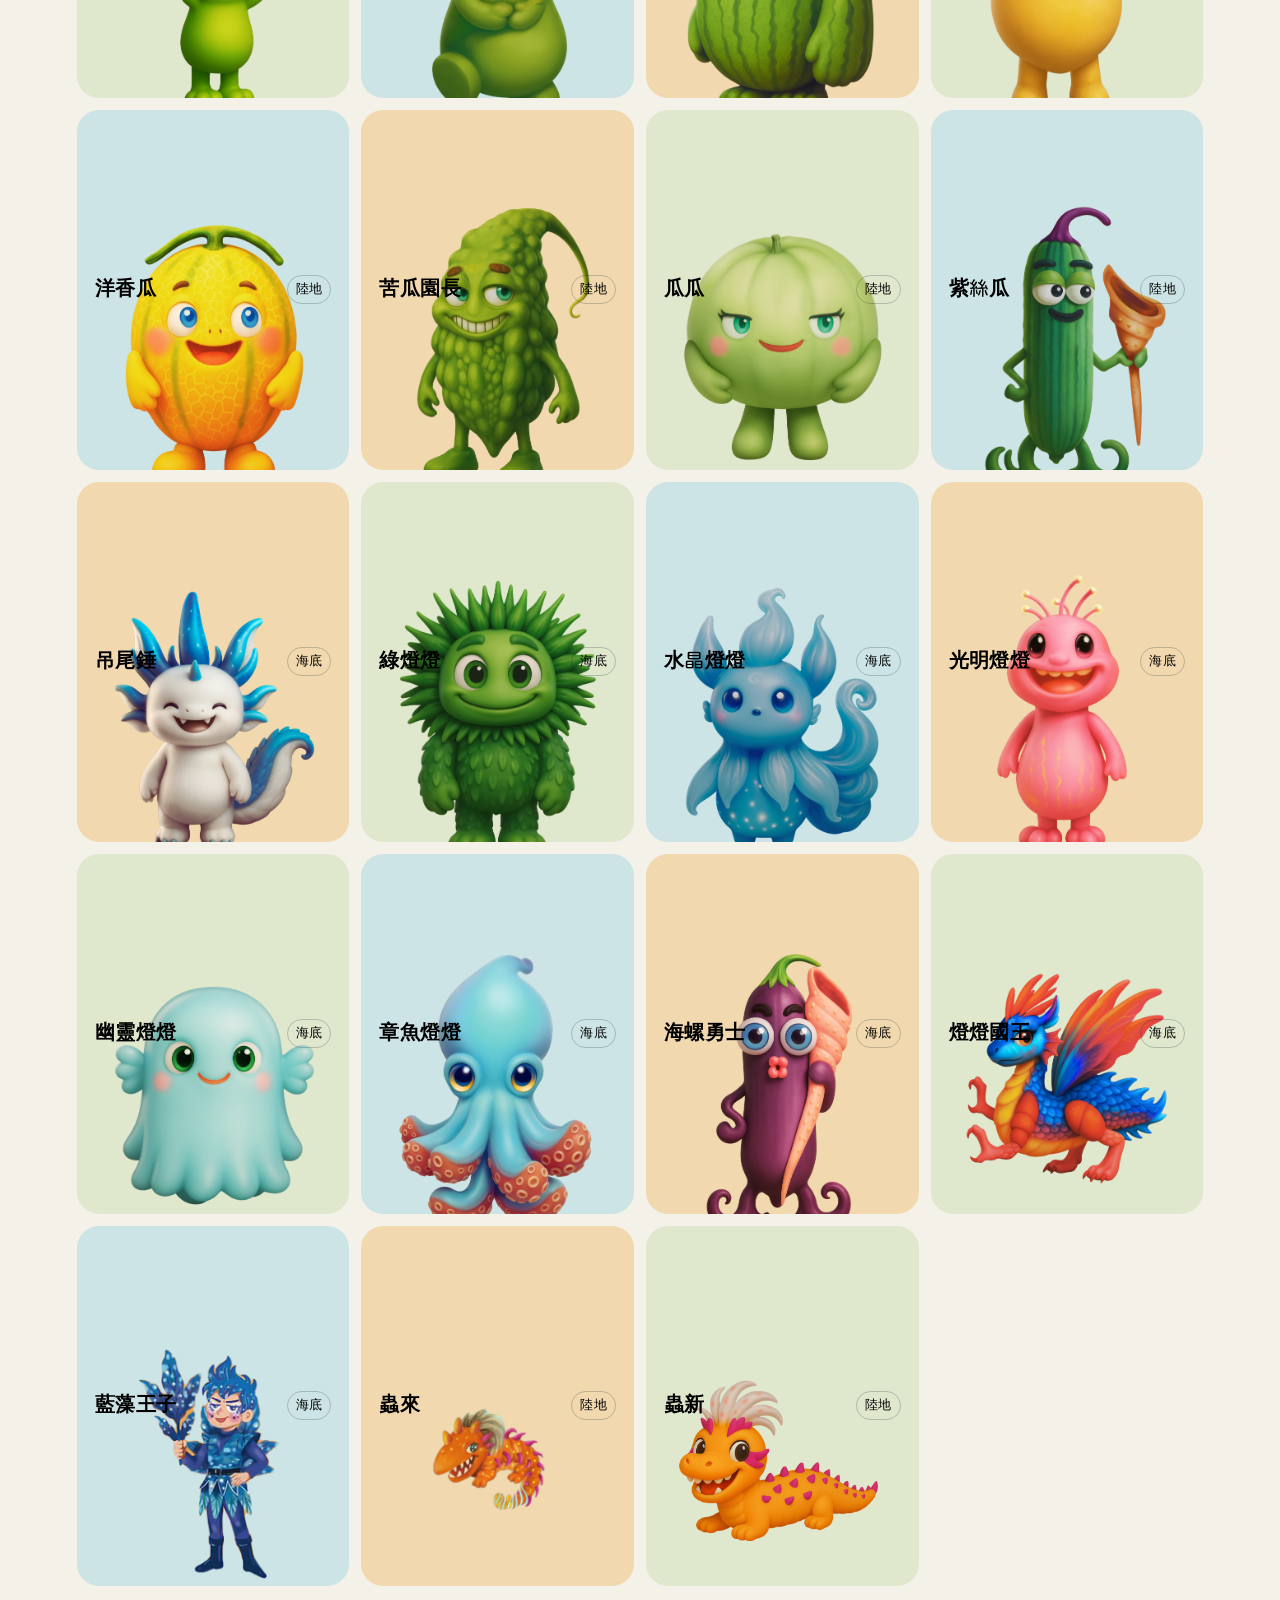
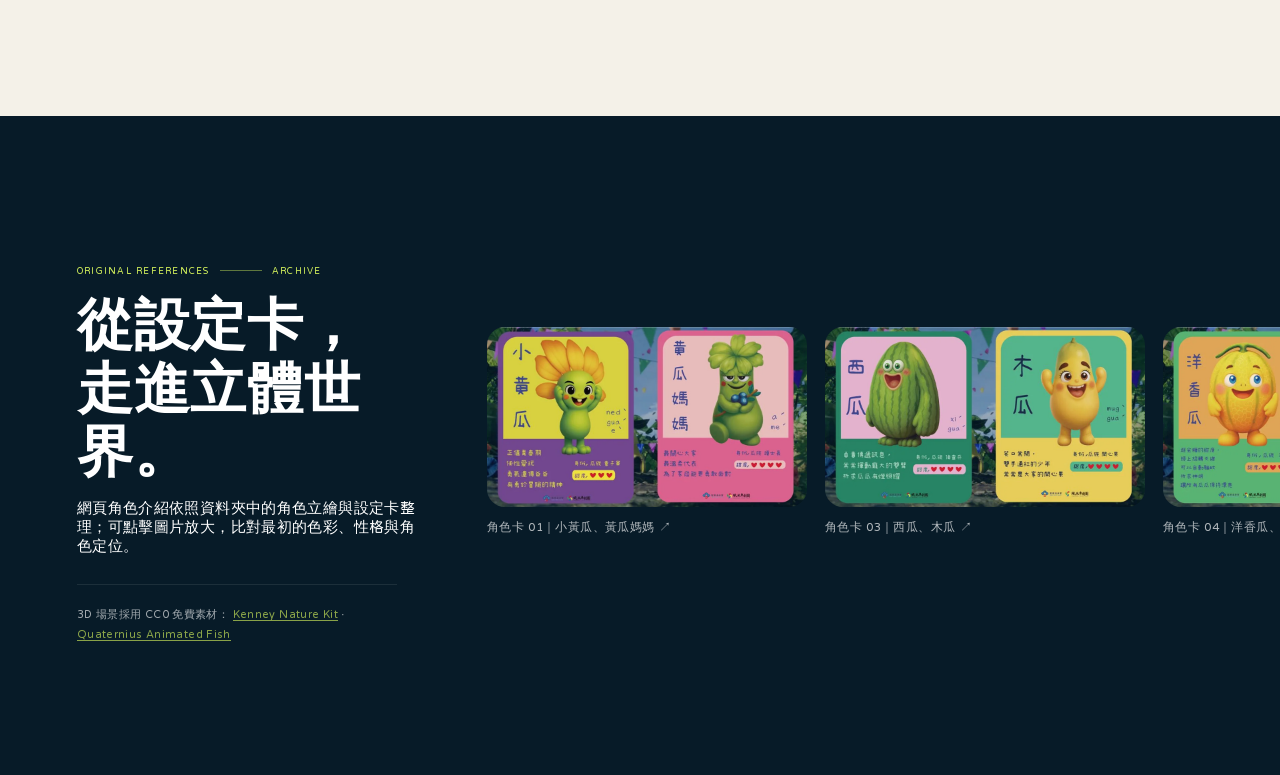
==== commit a3730925: "Add character-specific power effects" ====
--- a/index.html
+++ b/index.html
@@ -78,6 +78,11 @@
           <p><b>拖曳探索</b><small>旋轉、縮放與靠近角色</small></p>
         </div>
 
+        <button class="power-hint" id="powerHint" type="button">
+          <span>✦</span>
+          <p><b>點擊角色釋放光芒</b><small id="powerName">向日葵星爆</small></p>
+        </button>
+
         <div class="scene-label" aria-hidden="true">
           <span id="sceneChinese">深海光域</span>
           <b id="sceneEnglish">THE LUMINOUS DEEP</b>
--- a/styles.css
+++ b/styles.css
@@ -1,3 +1,11 @@
+@font-face {
+  font-family: "Guagua Huninn";
+  src: url("./assets/fonts/huninn-guagua.woff2") format("woff2");
+  font-display: swap;
+  font-weight: 100 900;
+  font-style: normal;
+}
+
 :root {
   --ink: #071b28;
   --paper: #f4f1e8;
@@ -5,8 +13,8 @@
   --coral: #ff6d55;
   --sea: #0c6d87;
   --line: rgba(255, 255, 255, 0.23);
-  --display: "DFKai-SB", "BiauKai", "Microsoft JhengHei", cursive;
-  --body: "Microsoft JhengHei", "PingFang TC", sans-serif;
+  --display: "Guagua Huninn", "Microsoft JhengHei", sans-serif;
+  --body: "Guagua Huninn", "Microsoft JhengHei", sans-serif;
 }
 
 * { box-sizing: border-box; }
@@ -16,9 +24,12 @@
   color: var(--ink);
   background: var(--paper);
   font-family: var(--body);
+  font-size: 15px;
+  letter-spacing: .025em;
+  font-feature-settings: "palt";
   overflow-x: hidden;
 }
-button, a { font: inherit; }
+button, a { font: inherit; letter-spacing: inherit; }
 button { cursor: pointer; }
 a { color: inherit; text-decoration: none; }
 
@@ -73,9 +84,9 @@
   font-size: 25px;
   transform: rotate(-7deg);
 }
-.brand b { display: block; font-size: 15px; letter-spacing: .08em; }
+.brand b { display: block; font-size: 14px; font-weight: 700; letter-spacing: .06em; }
 .brand small { display: block; margin-top: 1px; font-size: 8px; letter-spacing: .2em; opacity: .68; }
-.topbar__nav { display: flex; align-items: center; gap: 34px; font-size: 13px; }
+.topbar__nav { display: flex; align-items: center; gap: 34px; font-size: 12px; }
 .topbar__nav a { opacity: .72; transition: opacity .25s; }
 .topbar__nav a:hover { opacity: 1; }
 .sound-button {
@@ -125,6 +136,7 @@
     linear-gradient(135deg, #173520, #426c2f 50%, #8aa958);
 }
 #worldCanvas { position: absolute; inset: 0; width: 100%; height: 100%; touch-action: none; }
+#worldCanvas.is-power-ready { cursor: pointer; }
 .theater__grain {
   position: absolute;
   inset: 0;
@@ -156,6 +168,7 @@
   color: #fff;
   background: transparent;
   font-size: 12px;
+  font-weight: 700;
 }
 .world-switch button.is-active { color: var(--ink); background: var(--lime); }
 
@@ -173,23 +186,23 @@
   align-items: center;
   gap: 10px;
   margin: 0 0 18px;
-  font-size: 10px;
+  font-size: 9px;
   font-weight: 700;
-  letter-spacing: .18em;
+  letter-spacing: .14em;
   text-transform: uppercase;
 }
 .eyebrow i { width: 42px; height: 1px; background: currentColor; opacity: .42; }
 .character-panel h1 {
   margin: 0 0 8px;
   font-family: var(--display);
-  font-size: clamp(70px, 7.4vw, 126px);
-  font-weight: 400;
-  letter-spacing: -.07em;
-  line-height: .86;
+  font-size: clamp(48px, 5.2vw, 78px);
+  font-weight: 700;
+  letter-spacing: .015em;
+  line-height: 1;
   text-shadow: 0 10px 50px rgba(0,0,0,.15);
 }
-.character-panel__role { margin: 22px 0 10px; color: var(--lime); font-size: 14px; font-weight: 700; letter-spacing: .16em; }
-.character-panel__description { max-width: 390px; margin: 0; font-size: 15px; line-height: 1.9; opacity: .8; }
+.character-panel__role { margin: 17px 0 9px; color: var(--lime); font-size: 13px; font-weight: 700; letter-spacing: .08em; }
+.character-panel__description { max-width: 390px; margin: 0; font-size: 14px; line-height: 1.8; opacity: .86; }
 .stats { display: flex; gap: 8px; margin: 25px 0; }
 .stats span {
   min-width: 84px;
@@ -197,7 +210,7 @@
   border-top: 1px solid var(--line);
 }
 .stats small { display: block; font-size: 9px; letter-spacing: .15em; opacity: .55; }
-.stats b { font-family: var(--display); font-size: 25px; font-weight: 400; }
+.stats b { font-family: var(--display); font-size: 22px; font-weight: 700; }
 .panel-actions { display: flex; gap: 9px; }
 .panel-actions button { border: 0; }
 .primary-action {
@@ -205,10 +218,10 @@
   padding: 15px 18px;
   display: flex;
   justify-content: space-between;
-  border-radius: 4px;
+  border-radius: 16px;
   color: var(--ink);
   background: var(--lime);
-  font-weight: 800;
+  font-weight: 700;
 }
 .round-action {
   width: 50px;
@@ -229,6 +242,51 @@
   align-items: center;
   gap: 12px;
   font-size: 11px;
+}
+.power-hint {
+  position: absolute;
+  z-index: 5;
+  right: 5vw;
+  bottom: 102px;
+  display: flex;
+  align-items: center;
+  gap: 10px;
+  padding: 9px 14px 9px 9px;
+  color: #fff;
+  border: 1px solid rgba(255,255,255,.28);
+  border-radius: 999px;
+  background: rgba(3, 20, 31, .48);
+  box-shadow: 0 8px 30px rgba(0,0,0,.16), inset 0 0 24px rgba(255,255,255,.04);
+  backdrop-filter: blur(14px);
+  transition: transform .25s ease, border-color .25s ease, box-shadow .25s ease;
+}
+.power-hint:hover {
+  transform: translateY(-3px) scale(1.02);
+  border-color: var(--lime);
+  box-shadow: 0 8px 36px color-mix(in srgb, var(--lime) 38%, transparent);
+}
+.power-hint > span {
+  display: grid;
+  place-items: center;
+  width: 34px;
+  height: 34px;
+  flex: 0 0 auto;
+  color: var(--ink);
+  border-radius: 50%;
+  background: var(--lime);
+  box-shadow: 0 0 18px var(--lime);
+  animation: powerPulse 1.6s ease-in-out infinite;
+}
+.power-hint p { margin: 0; text-align: left; line-height: 1.2; }
+.power-hint b { display: block; font-size: 11px; }
+.power-hint small { display: block; margin-top: 3px; font-size: 9px; opacity: .65; }
+.power-hint.is-bursting { animation: powerBurst .6s cubic-bezier(.18,.9,.22,1); }
+@keyframes powerPulse {
+  50% { transform: rotate(18deg) scale(1.12); box-shadow: 0 0 28px var(--lime); }
+}
+@keyframes powerBurst {
+  35% { transform: scale(1.14) rotate(-2deg); filter: brightness(1.7); }
+  100% { transform: scale(1); }
 }
 .stage-hint b, .stage-hint small { display: block; }
 .stage-hint small { margin-top: 3px; opacity: .55; }
@@ -255,7 +313,7 @@
   transform: translateX(-50%);
   opacity: .65;
 }
-.scene-label span { font-family: var(--display); font-size: 17px; }
+.scene-label span { font-family: var(--display); font-size: 14px; font-weight: 700; }
 .scene-label b { font-size: 8px; letter-spacing: .22em; }
 
 .cast-section { padding: 110px 6vw 130px; background: var(--paper); }
@@ -264,9 +322,10 @@
 .section-heading h2, .references h2 {
   margin: 0;
   font-family: var(--display);
-  font-size: clamp(48px, 6vw, 88px);
-  font-weight: 400;
-  line-height: .98;
+  font-size: clamp(36px, 4.4vw, 62px);
+  font-weight: 700;
+  line-height: 1.13;
+  letter-spacing: .015em;
 }
 .section-heading > p:last-child, .references__copy > p:last-child { max-width: 320px; line-height: 1.8; opacity: .62; }
 .filter-row { margin: 70px 0 28px; display: flex; gap: 8px; }
@@ -290,7 +349,7 @@
   padding: 18px;
   text-align: left;
   border: 0;
-  border-radius: 7px;
+  border-radius: 22px;
   background: #dfe7cd;
   transition: transform .35s cubic-bezier(.2,.8,.2,1), box-shadow .35s;
 }
@@ -308,7 +367,7 @@
 }
 .cast-card:hover img { transform: scale(1.07) translateY(-2%); }
 .cast-card__top { position: relative; z-index: 2; display: flex; justify-content: space-between; }
-.cast-card__top b { font-family: var(--display); font-size: 25px; font-weight: 400; }
+.cast-card__top b { font-family: var(--display); font-size: 20px; font-weight: 700; }
 .cast-card__top small { padding: 5px 8px; border: 1px solid rgba(7,27,40,.22); border-radius: 99px; }
 
 .references {
@@ -347,7 +406,7 @@
   color: #fff;
   text-align: left;
 }
-.reference-card img { display: block; width: 100%; aspect-ratio: 16/9; object-fit: cover; border-radius: 5px; filter: saturate(.86); }
+.reference-card img { display: block; width: 100%; aspect-ratio: 16/9; object-fit: cover; border-radius: 18px; filter: saturate(.86); }
 .reference-card span { display: block; margin-top: 12px; font-size: 12px; opacity: .68; }
 
 dialog { color: inherit; }
@@ -357,7 +416,7 @@
   height: min(780px, 90vh);
   padding: 0;
   border: 0;
-  border-radius: 10px;
+  border-radius: 28px;
   background: var(--paper);
 }
 .cast-dialog__header {
@@ -373,7 +432,7 @@
   border-bottom: 1px solid rgba(7,27,40,.12);
 }
 .cast-dialog__header small { letter-spacing: .2em; opacity: .5; }
-.cast-dialog__header h2 { margin: 3px 0 0; font-family: var(--display); font-size: 34px; font-weight: 400; }
+.cast-dialog__header h2 { margin: 3px 0 0; font-family: var(--display); font-size: 27px; font-weight: 700; }
 .cast-dialog__header button, .lightbox > button {
   width: 44px;
   height: 44px;
@@ -384,7 +443,7 @@
 }
 .cast-dialog__grid { display: grid; grid-template-columns: repeat(5, 1fr); gap: 9px; padding: 20px; }
 .cast-dialog__grid .cast-card { min-height: 245px; }
-.cast-dialog__grid .cast-card__top b { font-size: 19px; }
+.cast-dialog__grid .cast-card__top b { font-size: 17px; }
 .lightbox {
   max-width: min(1120px, 94vw);
   padding: 14px;
@@ -402,10 +461,18 @@
   .theater { height: 900px; }
   .world-switch { top: 94px; right: 18px; }
   .character-panel { left: 24px; top: auto; bottom: 82px; width: calc(100% - 48px); transform: none; }
-  .character-panel h1 { font-size: 66px; }
+  .character-panel h1 { font-size: clamp(46px, 14vw, 58px); }
   .character-panel__description { font-size: 13px; line-height: 1.65; }
   .stats { margin: 16px 0; }
   .scene-label, .stage-hint { display: none; }
+  .power-hint {
+    top: 153px;
+    right: 16px;
+    bottom: auto;
+    padding: 7px;
+  }
+  .power-hint > span { width: 30px; height: 30px; }
+  .power-hint p { display: none; }
   #worldCanvas { height: 100%; }
   .character-panel {
     padding-top: 64px;
